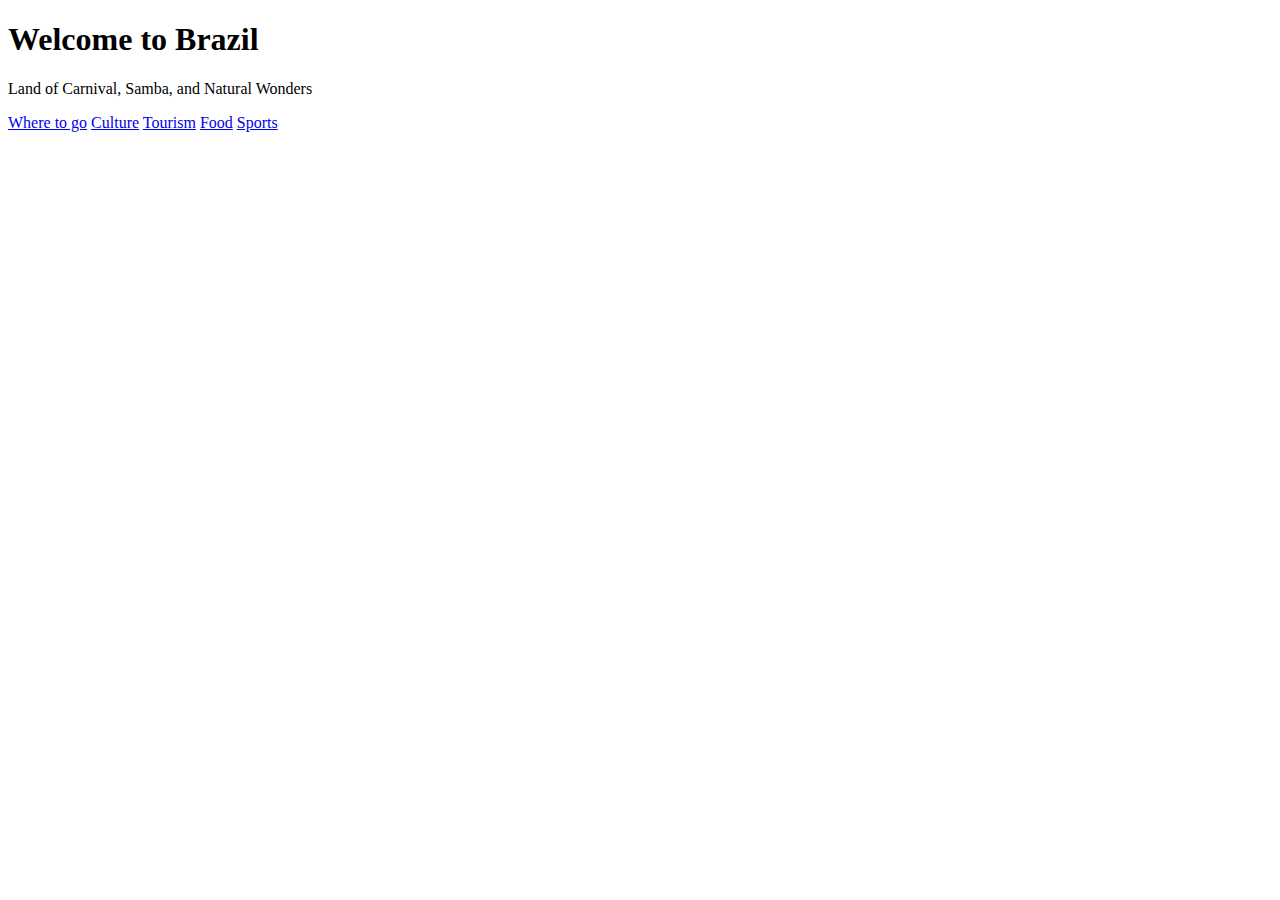
==== main source code/index.html @ a523b8be "partial edit" ====
<!DOCTYPE html>
<html lang="en">
<head>
    <meta charset="UTF-8">
    <meta name="viewport" content="width=device-width, initial-scale=1.0">
    <title>Brazil</title>
</head>
<body>
    <header>
        <h1>Welcome to Brazil</h1>
        <p>Land of Carnival, Samba, and Natural Wonders</p>
    </header>

    <nav>
        <a href="#wheretogo">Where to go</a>
        <a href="#culture">Culture</a>
        <a href="#tourism">Tourism</a>
        <a href="#food">Food</a>
        <a href="#sports">Sports</a>
    </nav>

    <!-- hero section vid -->
     <section class="hero">
    <div class="backvid">
        <iframe width="100%" height="100%" src="https://www.youtube.com/embed/tZ6Tslj1D8c?si=svzXZwQniM7d2G0z" title="YouTube video player" frameborder="0" allow="accelerometer; autoplay; clipboard-write; encrypted-media; gyroscope; picture-in-picture; web-share" referrerpolicy="strict-origin-when-cross-origin" allowfullscreen></iframe>
    </div>


    </section>
   
    <!-- <div class="container">
        <section id="culture" class="section">
            <h2>Brazilian Culture</h2>
            <div class="image-gallery">
                <img src="https://source.unsplash.com/random/800x600?carnival" alt="Carnival">
                <img src="https://source.unsplash.com/random/800x600?samba" alt="Samba">
                <img src="https://source.unsplash.com/random/800x600?capoeira" alt="Capoeira">
            </div>
            <p>Brazil's diverse culture is a mix of indigenous, Portuguese, African, and immigrant influences. Experience the vibrant Carnival celebrations, the rhythm of samba, and the martial art of capoeira.</p>
        </section>

        <section id="tourism" class="section">
            <h2>Tourist Attractions</h2>
            <div class="image-gallery">
                <img src="https://source.unsplash.com/random/800x600?christ-the-redeemer" alt="Christ the Redeemer">
                <img src="https://source.unsplash.com/random/800x600?amazon-rainforest" alt="Amazon Rainforest">
                <img src="https://source.unsplash.com/random/800x600?iguazu-falls" alt="Iguazu Falls">
            </div>
            <p>Discover Brazil's natural wonders and iconic landmarks:</p>
            <ul>
                <li>Amazon Rainforest</li>
                <li>Christ the Redeemer (Rio de Janeiro)</li>
                <li>Iguazu Falls</li>
                <li>Copacabana Beach</li>
                <li>Historic Salvador</li>
            </ul>
        </section>

        <section id="food" class="section">
            <h2>Brazilian Cuisine</h2>
            <div class="image-gallery">
                <img src="https://source.unsplash.com/random/800x600?feijoada" alt="Feijoada">
                <img src="https://source.unsplash.com/random/800x600?acai" alt="Açaí">
                <img src="https://source.unsplash.com/random/800x600?brigadeiro" alt="Brigadeiro">
            </div>
            <p>Popular Brazilian dishes include:</p>
            <ul>
                <li>Feijoada (black bean stew)</li>
                <li>Churrasco (Brazilian barbecue)</li>
                <li>Açaí na tigela (açaí bowl)</li>
                <li>Pão de queijo (cheese bread)</li>
                <li>Brigadeiro (chocolate truffles)</li>
            </ul>
        </section>

        <section id="sports" class="section">
            <h2>Sports</h2>
            <div class="image-gallery">
                <img src="https://source.unsplash.com/random/800x600?football" alt="Football">
                <img src="https://source.unsplash.com/random/800x600?volleyball" alt="Volleyball">
                <img src="https://source.unsplash.com/random/800x600?formula1" alt="Formula 1">
            </div>
            <p>Brazil is passionate about sports, especially:</p>
            <ul>
                <li>Football (soccer) - 5-time World Cup winners</li>
                <li>Volleyball (beach and indoor)</li>
                <li>Formula 1 Racing</li>
                <li>Martial arts (Brazilian Jiu-Jitsu, MMA)</li>
            </ul>
        </section>
    </div>

    <footer>
        <p>© 2025 Discover Brazil | Follow me on social media!</p>
        <p>Contact: chelsiefaith07@gmail.com | Phone: 0991 291 7116</p>
        <p><a href="#top" style="color: #ffdf00;">Back to Top</a></p>
    </footer> -->
</body>
</html>
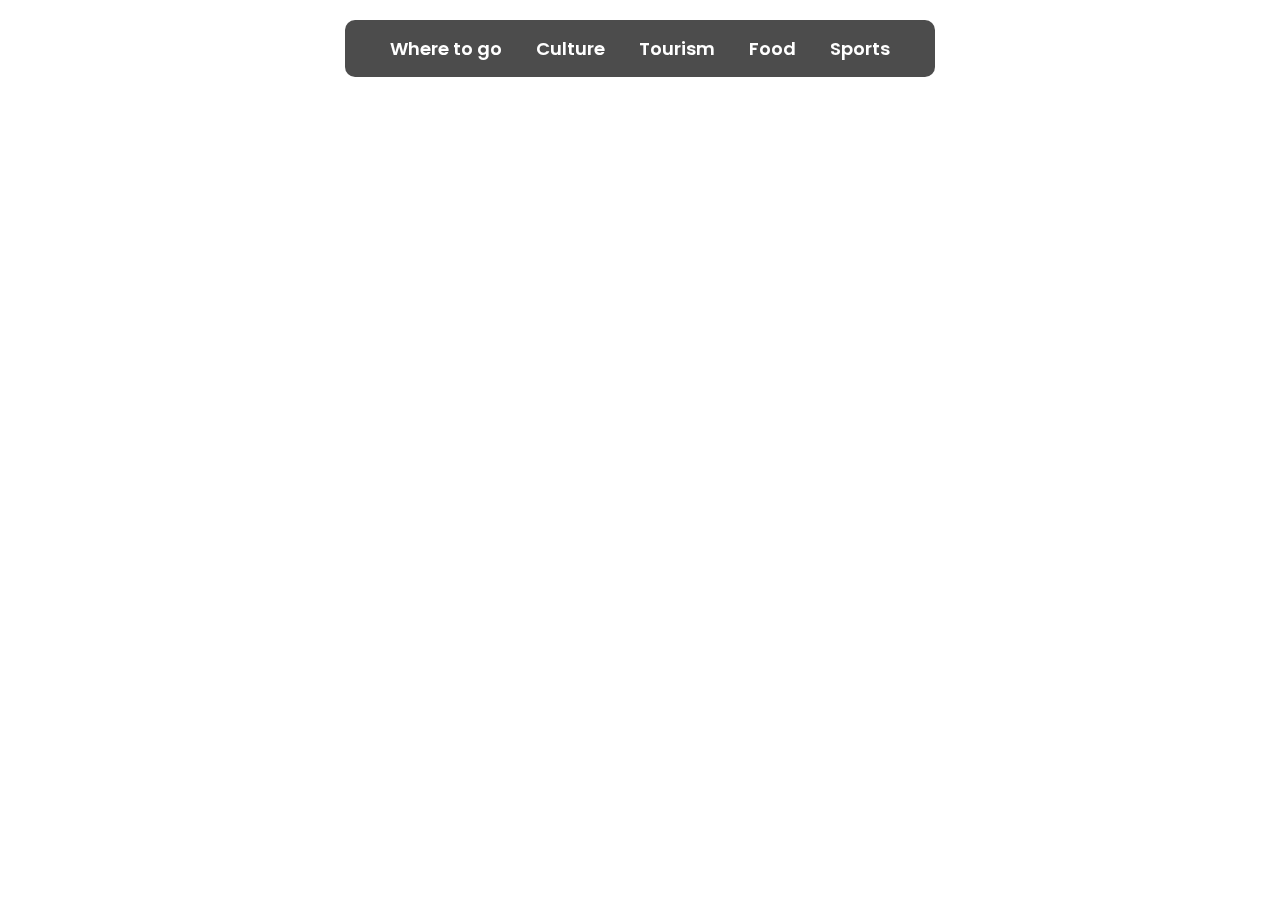
==== commit 67024e88: "adding bg vid hero section" ====
--- a/main source code/index.html
+++ b/main source code/index.html
@@ -4,28 +4,34 @@
     <meta charset="UTF-8">
     <meta name="viewport" content="width=device-width, initial-scale=1.0">
     <title>Brazil</title>
+    <link rel="preconnect" href="https://fonts.googleapis.com">
+    <link rel="preconnect" href="https://fonts.gstatic.com" crossorigin>
+    <link href="https://fonts.googleapis.com/css2?family=Poppins:wght@400;600&display=swap" rel="stylesheet">
+    <link rel="stylesheet" href="styles.css">
 </head>
 <body>
-    <header>
-        <h1>Welcome to Brazil</h1>
-        <p>Land of Carnival, Samba, and Natural Wonders</p>
-    </header>
 
-    <nav>
-        <a href="#wheretogo">Where to go</a>
-        <a href="#culture">Culture</a>
-        <a href="#tourism">Tourism</a>
-        <a href="#food">Food</a>
-        <a href="#sports">Sports</a>
-    </nav>
+    <!-- Hero Section with Video Background -->
+    <section class="hero">
+        <div class="backvid">
+          <iframe 
+                src="https://www.youtube.com/embed/tZ6Tslj1D8c?autoplay=1&mute=1&loop=1&playlist=tZ6Tslj1D8c" 
+                frameborder="0" 
+                allow="accelerometer; autoplay; clipboard-write; encrypted-media; gyroscope; picture-in-picture; web-share" 
+                referrerpolicy="strict-origin-when-cross-origin" 
+                allowfullscreen>
+            </iframe>
+        
+        </div>
 
-    <!-- hero section vid -->
-     <section class="hero">
-    <div class="backvid">
-        <iframe width="100%" height="100%" src="https://www.youtube.com/embed/tZ6Tslj1D8c?si=svzXZwQniM7d2G0z" title="YouTube video player" frameborder="0" allow="accelerometer; autoplay; clipboard-write; encrypted-media; gyroscope; picture-in-picture; web-share" referrerpolicy="strict-origin-when-cross-origin" allowfullscreen></iframe>
-    </div>
-
-
+        <!-- Navigation Bar -->
+        <nav class="navbar">
+            <a href="#wheretogo">Where to go</a>
+            <a href="#culture">Culture</a>
+            <a href="#tourism">Tourism</a>
+            <a href="#food">Food</a>
+            <a href="#sports">Sports</a>
+        </nav>
     </section>
    
     <!-- <div class="container">
--- a/main source code/styles.css
+++ b/main source code/styles.css
@@ -0,0 +1,66 @@
+.root {
+    --background-color: #eeeff1;
+}
+
+main{
+    background-color: var(--background-color);
+}
+
+* {
+    margin: 0;
+    padding: 0;
+    box-sizing: border-box;
+    font-family: 'Poppins', sans-serif;
+}
+
+/* Hero Section */
+.hero {
+    position: relative;
+    width: 100%;
+    height: 70vh;
+    overflow: hidden;
+}
+
+
+.backvid {
+    position: absolute;
+    top: 50%;
+    left: 50%;
+    width: 100vw;
+    height: 56.25vw; 
+    min-height: 100vh;
+    min-width: 177.78vh; 
+    transform: translate(-50%, -50%);
+    z-index: -1;
+    
+}
+
+.backvid iframe {
+    width: 100%;
+    height: 100%;
+}
+
+/* Navigation Bar */
+.navbar {
+    position: fixed;
+    top: 20px;
+    left: 50%;
+    transform: translateX(-50%);
+    background: rgba(0, 0, 0, 0.7); 
+    padding: 15px 30px;
+    border-radius: 10px;
+    z-index: 10;
+}
+
+.navbar a {
+    color: white;
+    text-decoration: none;
+    font-size: 18px;
+    font-weight: 600;
+    margin: 0 15px;
+}
+
+.navbar a:hover {
+    color: yellow;
+}
+
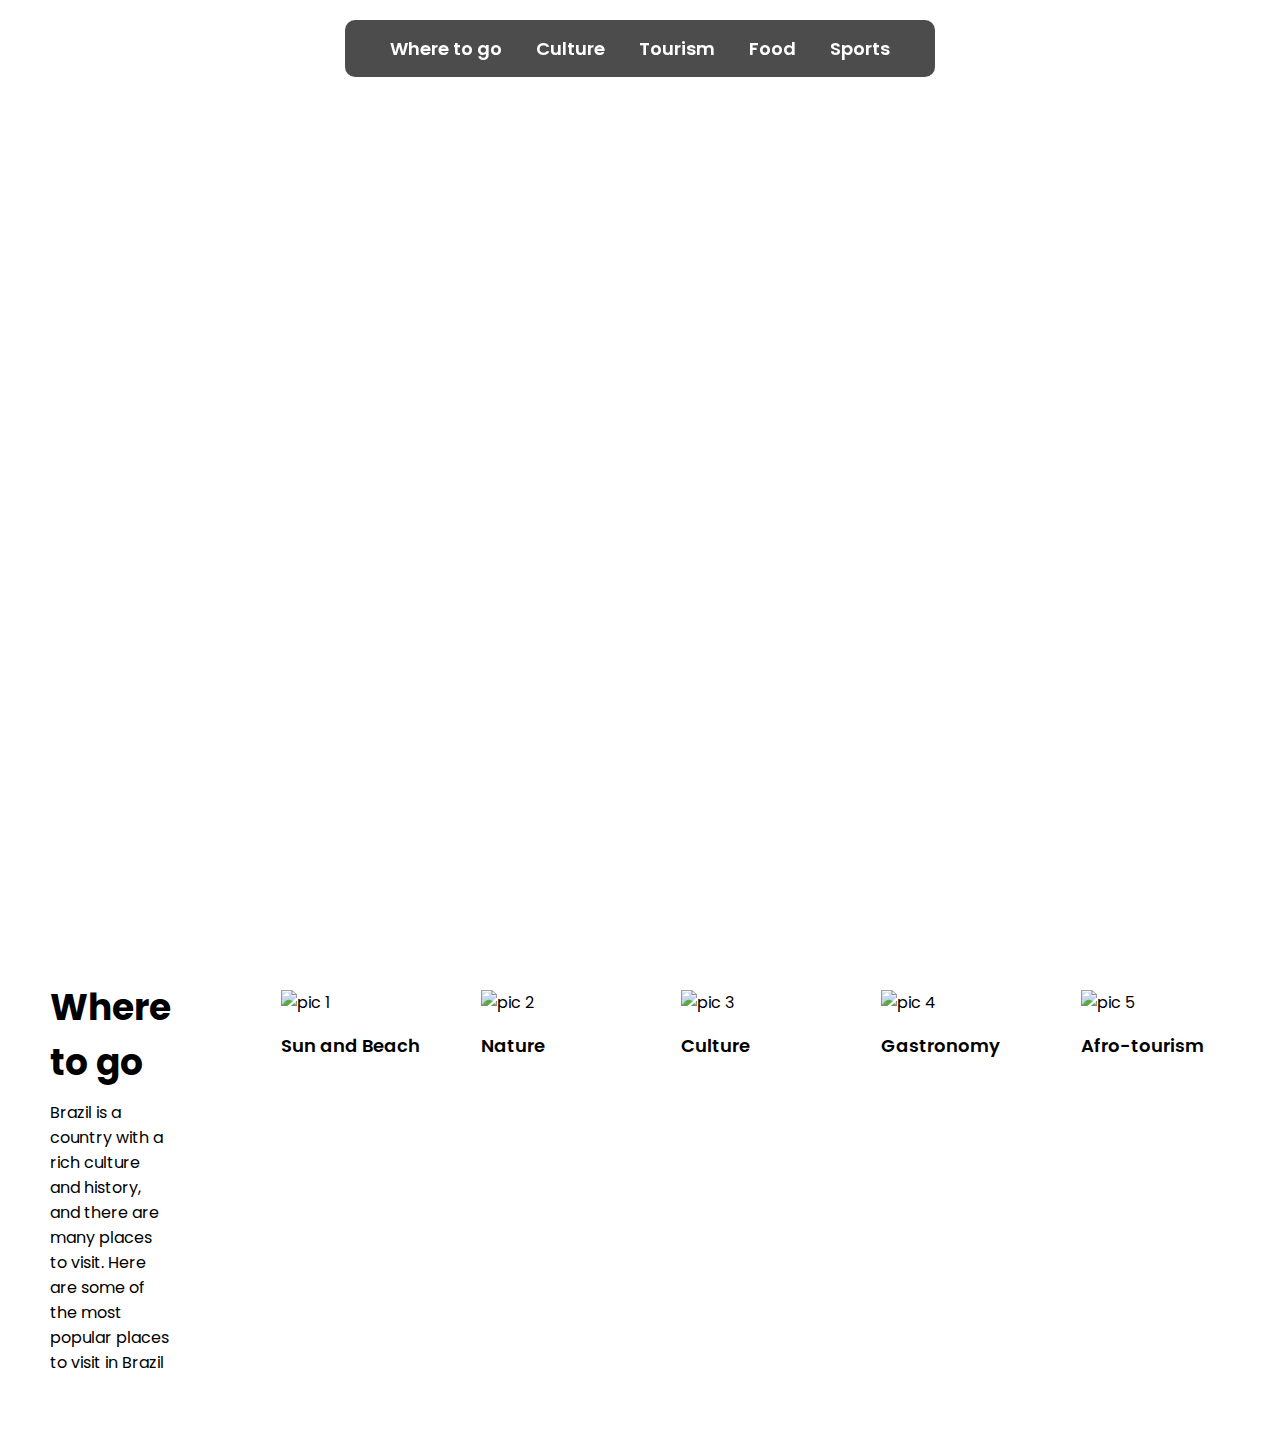
==== commit 6b0358b0: "html for where to go section" ====
--- a/main source code/index.html
+++ b/main source code/index.html
@@ -14,13 +14,13 @@
     <!-- Hero Section with Video Background -->
     <section class="hero">
         <div class="backvid">
-          <iframe 
-                src="https://www.youtube.com/embed/tZ6Tslj1D8c?autoplay=1&mute=1&loop=1&playlist=tZ6Tslj1D8c" 
+          <!-- <iframe 
+                src="https://www.youtube.com/embed/tZ6Tslj1D8c?autoplay=1&loop=1&playlist=tZ6Tslj1D8c" 
                 frameborder="0" 
                 allow="accelerometer; autoplay; clipboard-write; encrypted-media; gyroscope; picture-in-picture; web-share" 
                 referrerpolicy="strict-origin-when-cross-origin" 
                 allowfullscreen>
-            </iframe>
+            </iframe> -->
         
         </div>
 
@@ -34,6 +34,57 @@
         </nav>
     </section>
    
+    <section class="wheretogo">
+        <div class="subtext">
+            <div class= "sectiontitle">
+                <h2>Where to go</h2>
+            </div>
+            <div class="sectiondescription">
+                <p>Brazil is a country with a rich culture and history, and there are many places to visit. Here are some of the most popular places to visit in Brazil</p>
+            </div>  
+        </div>
+        
+        <div class="slidebar">
+            <div class="cardscontainer">
+                
+                <div class="card">
+                    <img src="../brazil/assets/trialimg (1).png" alt="pic 1">
+                    <h3 class="cardsubtext">Sun and Beach</h3>
+                </div>
+
+                <div class="card">
+                    <img src="../brazil/assets/trialimg (2).png" alt="pic 2">
+                    <h3 class="cardsubtext">Nature</h3>
+                </div>
+
+                <div class="card">
+                    <img src="D:\BRAZIL WEBSITE\brazil\assets\trialimg (3).png" alt="pic 3">
+                    <h3 class="cardsubtext">Culture</h3>
+                </div>
+
+                
+                <div class="card">
+                    <img src="D:\BRAZIL WEBSITE\brazil\assets\trialimg (4).png" alt="pic 4">
+                    <h3 class="cardsubtext">Gastronomy</h3>
+                </div>
+
+  
+                <div class="card">
+                    <img src="D:\BRAZIL WEBSITE\brazil\assets\trialimg (5).png" alt="pic 5">
+                    <h3 class="cardsubtext">Afro-tourism</h3>
+                </div>
+
+
+
+
+
+
+
+            </div>
+        </div>
+    </section>  
+
+
     <!-- <div class="container">
         <section id="culture" class="section">
             <h2>Brazilian Culture</h2>
--- a/main source code/styles.css
+++ b/main source code/styles.css
@@ -64,3 +64,71 @@
     color: yellow;
 }
 
+/* Where to go section */
+.wheretogo{
+    margin-top: 300px;
+padding: 50px;
+display: flex;
+align-content: center;
+gap: 100px;
+}
+
+.subtext{
+    max-width: 300px;
+}
+
+.slidebar{
+    display: flex;
+}
+
+.cardscontainer{
+    display:flex;
+}
+
+.card{
+    width: 200px;
+    height: 200px;
+    background-color: white;
+    border-radius: 10px;
+    overflow: hidden;
+    padding: 10px   ; 
+}
+
+.card img{
+    width: 50px;
+    height: 50px;
+    object-fit: cover;
+    overflow: hidden;
+}
+
+.cardsubtext{
+    font-size: 18px;
+    font-weight: 600;
+    margin-top: 10px;
+}
+
+.sectiontitle{
+    font-size: 24px;
+    font-weight: 600;
+    margin-bottom: 10px;
+}
+
+.sectiondescription{
+    font-size: 16px;
+    font-weight: 400;
+    margin-bottom: 10px;
+}
+
+
+
+
+
+
+
+
+
+
+
+
+
+
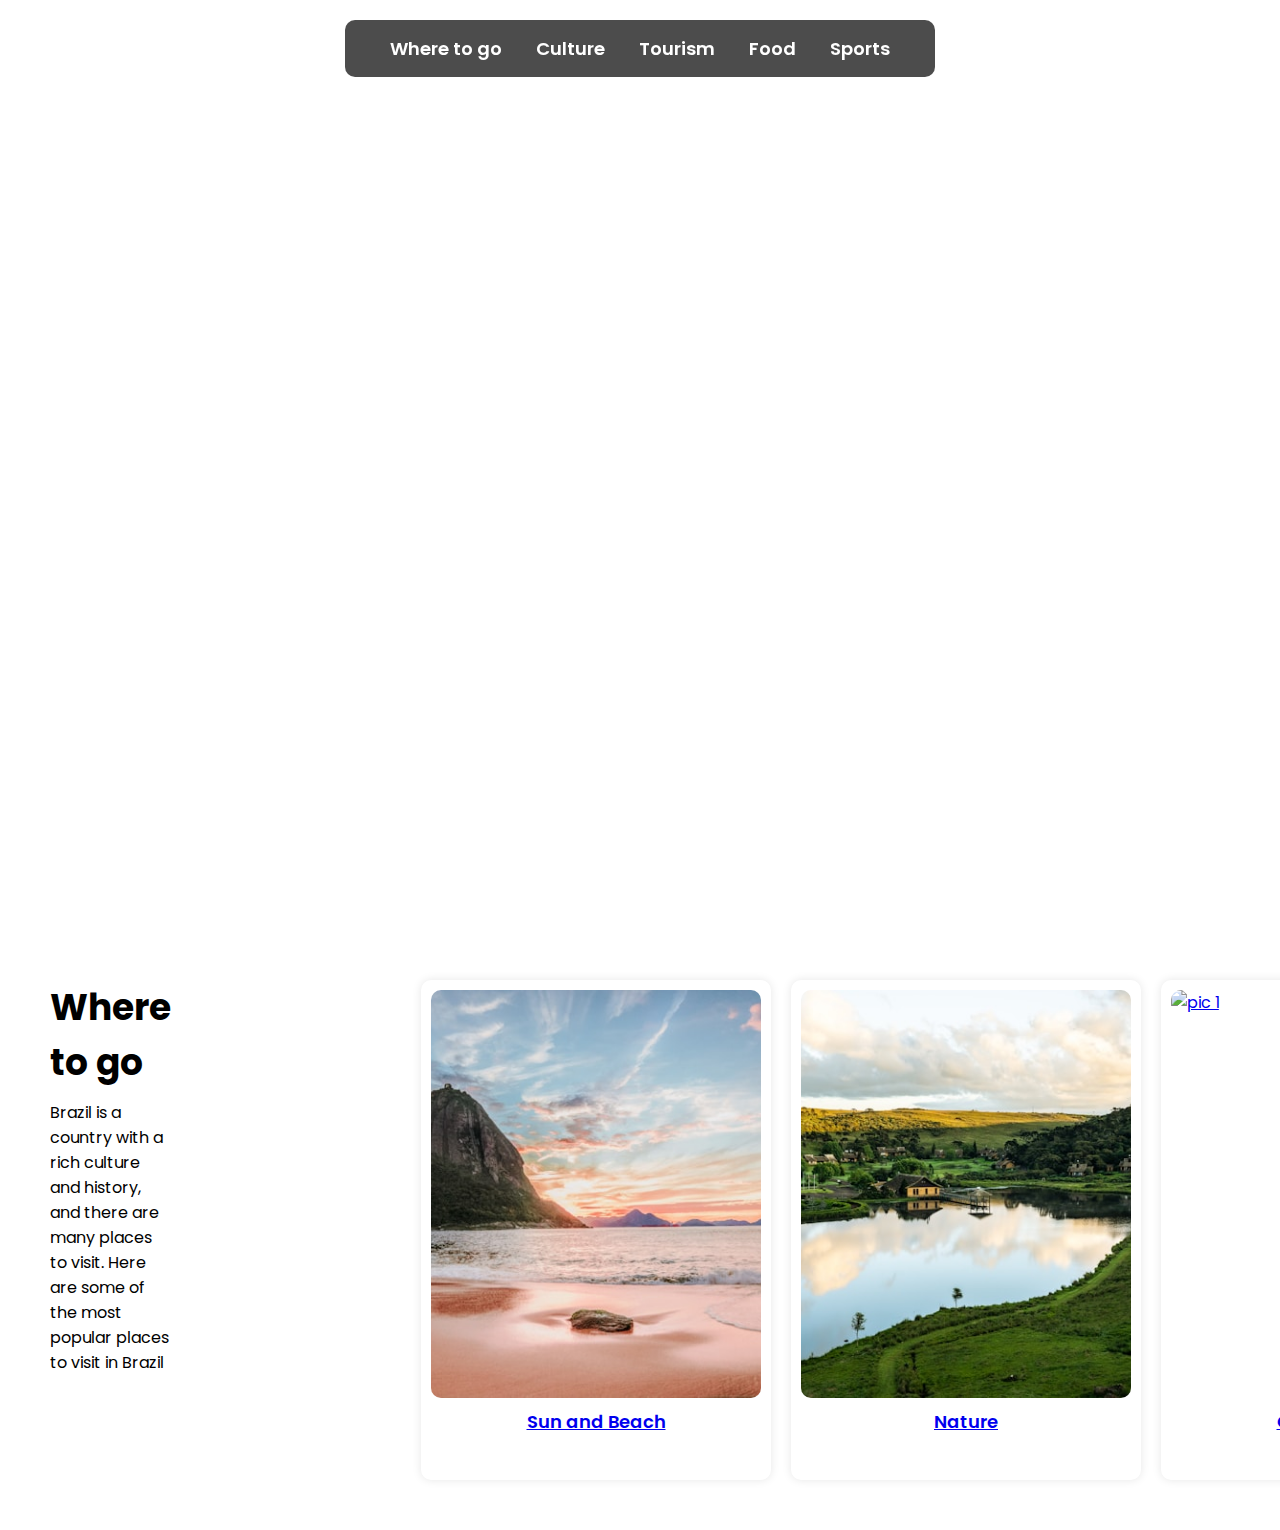
==== commit bed93929: "where to go updated" ====
--- a/main source code/index.html
+++ b/main source code/index.html
@@ -46,45 +46,66 @@
         
         <div class="slidebar">
             <div class="cardscontainer">
-                
+                <a href="sun_and_beach.html">
                 <div class="card">
-                    <img src="../brazil/assets/trialimg (1).png" alt="pic 1">
+                    <div class="cardimgcontainer">
+                    <img src="../assets/sun-and-beach-(main).jpg" alt="pic 1">
+                    </div>
+                    <div class="cardsubtextcontainer">
                     <h3 class="cardsubtext">Sun and Beach</h3>
+                    </div>
                 </div>
+            </a>
 
+                <a href="nature.html">
                 <div class="card">
-                    <img src="../brazil/assets/trialimg (2).png" alt="pic 2">
+                    <div class="cardimgcontainer">
+                    <img src="../assets/nature(main).jpg" alt="pic 1">
+                    </div>
+                    <div class="cardsubtextcontainer">
                     <h3 class="cardsubtext">Nature</h3>
+                    </div>
                 </div>
+                </a>
 
+                <a href="gastronomy.html">
                 <div class="card">
-                    <img src="D:\BRAZIL WEBSITE\brazil\assets\trialimg (3).png" alt="pic 3">
+                    <div class="cardimgcontainer">
+                    <img src="../assets" alt="pic 1">
+                    </div>
+                    <div class="cardsubtextcontainer">
+                    <h3 class="cardsubtext">Gastronomy</h3>
+                    </div>
+                </div>
+                </a>        
+                  
+                <a href="culture.html">
+                <div class="card">
+                    <div class="cardimgcontainer">
+                    <img src="../assets/shot-by-cerqueira-8qH4GSYBiSA-unsplash (1).jpg" alt="pic 1">
+                    </div>
+                    <div class="cardsubtextcontainer">
                     <h3 class="cardsubtext">Culture</h3>
+                    </div>
                 </div>
+            </a>
 
-                
+                <a href="afro_tourism.html">
                 <div class="card">
-                    <img src="D:\BRAZIL WEBSITE\brazil\assets\trialimg (4).png" alt="pic 4">
-                    <h3 class="cardsubtext">Gastronomy</h3>
+                    <div class="cardimgcontainer">
+                    <img src="../assets/shot-by-cerqueira-8qH4GSYBiSA-unsplash (1).jpg" alt="pic 1">
+                    </div>
+                    <div class="cardsubtextcontainer">
+                    <h3 class="cardsubtext">Afro-tourism</h3>
+                    </div>
                 </div>
-
-  
-                <div class="card">
-                    <img src="D:\BRAZIL WEBSITE\brazil\assets\trialimg (5).png" alt="pic 5">
-                    <h3 class="cardsubtext">Afro-tourism</h3>
-                </div>
-
-
-
-
-
-
+            </a>
 
             </div>
         </div>
     </section>  
 
-
+   
     <!-- <div class="container">
         <section id="culture" class="section">
             <h2>Brazilian Culture</h2>
--- a/main source code/styles.css
+++ b/main source code/styles.css
@@ -66,45 +66,55 @@
 
 /* Where to go section */
 .wheretogo{
-    margin-top: 300px;
+margin-top: 300px;
 padding: 50px;
 display: flex;
 align-content: center;
-gap: 100px;
+gap: 250px;
 }
 
 .subtext{
     max-width: 300px;
 }
 
-.slidebar{
-    display: flex;
-}
 
 .cardscontainer{
     display:flex;
 }
 
 .card{
-    width: 200px;
-    height: 200px;
+    width: 350px;
+    height: 500px;
     background-color: white;
     border-radius: 10px;
     overflow: hidden;
-    padding: 10px   ; 
+    padding: 10px; 
+    box-shadow: 0 0 10px 0 rgba(0, 0, 0, 0.1);
+    align-items: center;
+    margin-right: 20px;
 }
 
 .card img{
-    width: 50px;
-    height: 50px;
+    width: 100%;
+    height: 100%;
     object-fit: cover;
-    overflow: hidden;
+    border-radius: 10px;
+}
+
+.cardimgcontainer{
+    width: 100%;
+    height: 85%
 }
 
 .cardsubtext{
     font-size: 18px;
     font-weight: 600;
     margin-top: 10px;
+}
+
+.cardsubtextcontainer{
+    margin-top: 10px;
+    text-align: center;
 }
 
 .sectiontitle{
@@ -132,3 +142,5 @@
 
 
 
+
+
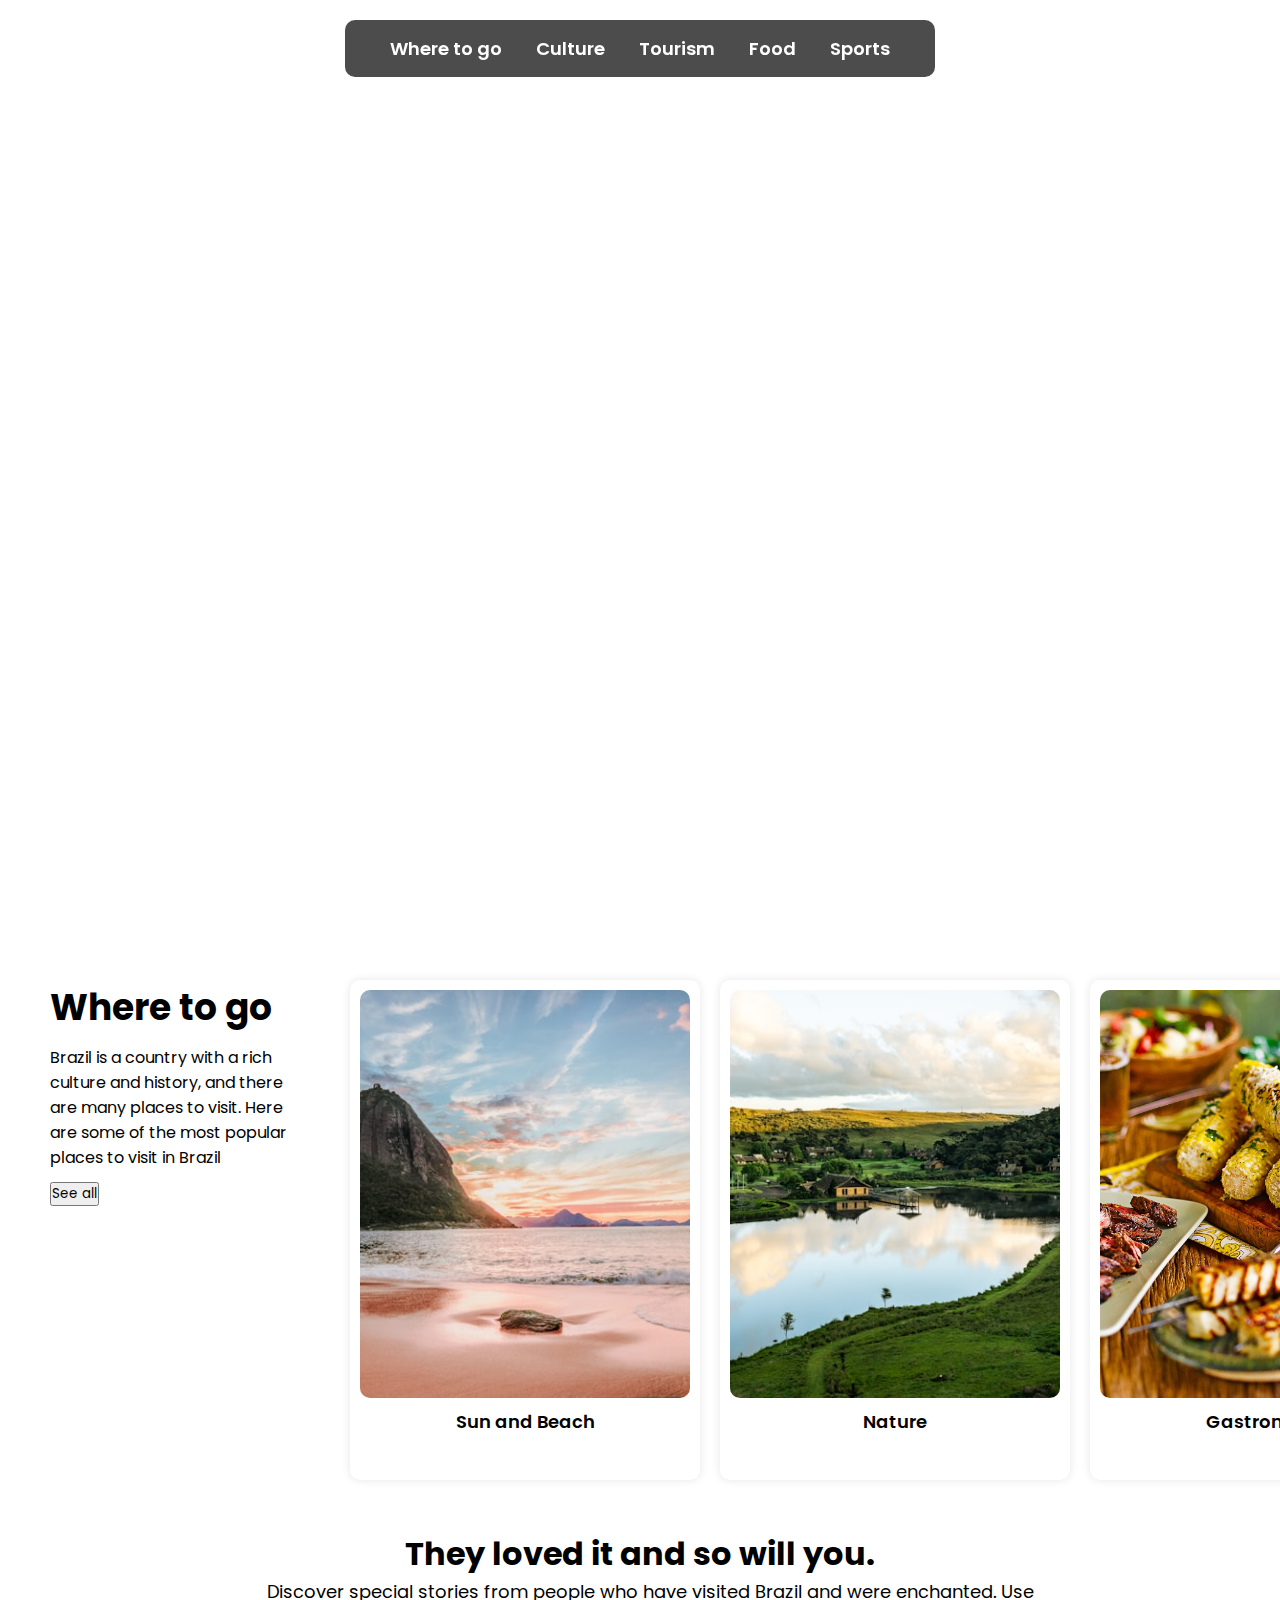
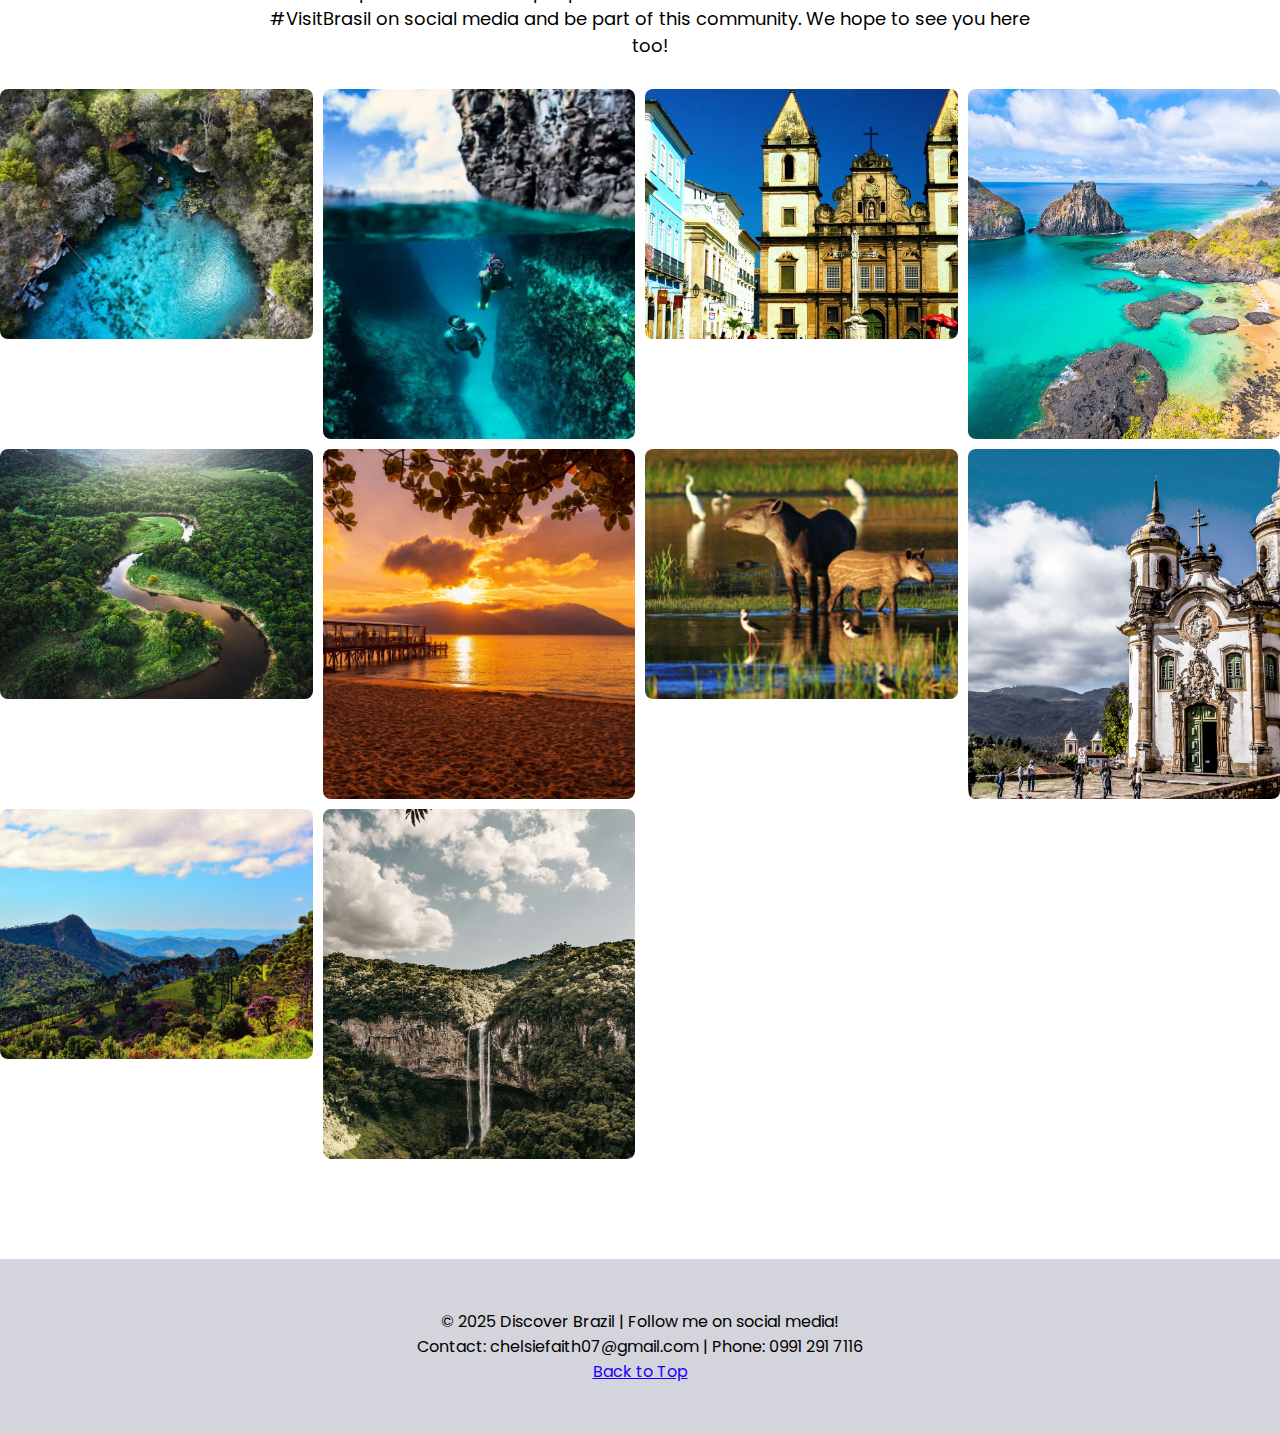
==== commit da120c59: "main gallery added pics" ====
--- a/main source code/index.html
+++ b/main source code/index.html
@@ -42,6 +42,9 @@
             <div class="sectiondescription">
                 <p>Brazil is a country with a rich culture and history, and there are many places to visit. Here are some of the most popular places to visit in Brazil</p>
             </div>  
+
+<button>See all</button>
+
         </div>
         
         <div class="slidebar">
@@ -71,7 +74,7 @@
                 <a href="gastronomy.html">
                 <div class="card">
                     <div class="cardimgcontainer">
-                    <img src="../assets" alt="pic 1">
+                    <img src="../assets/gastronomy(main).jpg" alt="pic 1">
                     </div>
                     <div class="cardsubtextcontainer">
                     <h3 class="cardsubtext">Gastronomy</h3>
@@ -82,7 +85,7 @@
                 <a href="culture.html">
                 <div class="card">
                     <div class="cardimgcontainer">
-                    <img src="../assets/shot-by-cerqueira-8qH4GSYBiSA-unsplash (1).jpg" alt="pic 1">
+                    <img src="../assets/culture(main).jpg" alt="pic 1">
                     </div>
                     <div class="cardsubtextcontainer">
                     <h3 class="cardsubtext">Culture</h3>
@@ -93,7 +96,7 @@
                 <a href="afro_tourism.html">
                 <div class="card">
                     <div class="cardimgcontainer">
-                    <img src="../assets/shot-by-cerqueira-8qH4GSYBiSA-unsplash (1).jpg" alt="pic 1">
+                    <img src="../assets/afro-tourism(main).JPG" alt="pic 1">
                     </div>
                     <div class="cardsubtextcontainer">
                     <h3 class="cardsubtext">Afro-tourism</h3>
@@ -105,73 +108,36 @@
         </div>
     </section>  
 
-   
-    <!-- <div class="container">
-        <section id="culture" class="section">
-            <h2>Brazilian Culture</h2>
-            <div class="image-gallery">
-                <img src="https://source.unsplash.com/random/800x600?carnival" alt="Carnival">
-                <img src="https://source.unsplash.com/random/800x600?samba" alt="Samba">
-                <img src="https://source.unsplash.com/random/800x600?capoeira" alt="Capoeira">
+
+    <!-- GALLERY SECTION -->
+    <section class="gallery">
+        <div class="container">
+            <h1>They loved it and so will you.</h1>
+            <div class="gallerydescription">
+            <p>Discover special stories from people who have visited Brazil and were enchanted. Use #VisitBrasil on social media and be part of this community. We hope to see you here too!</p>
             </div>
-            <p>Brazil's diverse culture is a mix of indigenous, Portuguese, African, and immigrant influences. Experience the vibrant Carnival celebrations, the rhythm of samba, and the martial art of capoeira.</p>
-        </section>
+            <div class="gallery">
+                <img src="../assets/1stpage pics (1).jpeg" alt="Blue water">
+                <img src="../assets/1stpage pics (2).jpg" alt="Mountain and birds">
+                <img src="../assets/1stpage pics (3).jpg" alt="Underwater diving">
+                <img src="../assets/1stpage pics (4).jpg" alt="Waterfall">
+                <img src="../assets/1stpage pics (5).jpg" alt="Crocodile in water">
+                <img src="../assets/1stpage pics (6).jpg" alt="Tree and sky">
+                <img src="../assets/1stpage pics (7).jpg" alt="Cave interior">
+                <img src="../assets/1stpage pics (8).jpg" alt="Chapel with tower">
+                <img src="../assets/1stpage pics (9).jpg" alt="Historic building">
+                <img src="../assets/1stpage pics (11).jpg" alt="Coastal landscape">
+            </div>
+        </div>
+    </section>
 
-        <section id="tourism" class="section">
-            <h2>Tourist Attractions</h2>
-            <div class="image-gallery">
-                <img src="https://source.unsplash.com/random/800x600?christ-the-redeemer" alt="Christ the Redeemer">
-                <img src="https://source.unsplash.com/random/800x600?amazon-rainforest" alt="Amazon Rainforest">
-                <img src="https://source.unsplash.com/random/800x600?iguazu-falls" alt="Iguazu Falls">
-            </div>
-            <p>Discover Brazil's natural wonders and iconic landmarks:</p>
-            <ul>
-                <li>Amazon Rainforest</li>
-                <li>Christ the Redeemer (Rio de Janeiro)</li>
-                <li>Iguazu Falls</li>
-                <li>Copacabana Beach</li>
-                <li>Historic Salvador</li>
-            </ul>
-        </section>
 
-        <section id="food" class="section">
-            <h2>Brazilian Cuisine</h2>
-            <div class="image-gallery">
-                <img src="https://source.unsplash.com/random/800x600?feijoada" alt="Feijoada">
-                <img src="https://source.unsplash.com/random/800x600?acai" alt="Açaí">
-                <img src="https://source.unsplash.com/random/800x600?brigadeiro" alt="Brigadeiro">
-            </div>
-            <p>Popular Brazilian dishes include:</p>
-            <ul>
-                <li>Feijoada (black bean stew)</li>
-                <li>Churrasco (Brazilian barbecue)</li>
-                <li>Açaí na tigela (açaí bowl)</li>
-                <li>Pão de queijo (cheese bread)</li>
-                <li>Brigadeiro (chocolate truffles)</li>
-            </ul>
-        </section>
-
-        <section id="sports" class="section">
-            <h2>Sports</h2>
-            <div class="image-gallery">
-                <img src="https://source.unsplash.com/random/800x600?football" alt="Football">
-                <img src="https://source.unsplash.com/random/800x600?volleyball" alt="Volleyball">
-                <img src="https://source.unsplash.com/random/800x600?formula1" alt="Formula 1">
-            </div>
-            <p>Brazil is passionate about sports, especially:</p>
-            <ul>
-                <li>Football (soccer) - 5-time World Cup winners</li>
-                <li>Volleyball (beach and indoor)</li>
-                <li>Formula 1 Racing</li>
-                <li>Martial arts (Brazilian Jiu-Jitsu, MMA)</li>
-            </ul>
-        </section>
-    </div>
-
+  
     <footer>
         <p>© 2025 Discover Brazil | Follow me on social media!</p>
         <p>Contact: chelsiefaith07@gmail.com | Phone: 0991 291 7116</p>
-        <p><a href="#top" style="color: #ffdf00;">Back to Top</a></p>
-    </footer> -->
+        <p><a href="#top" style="color: #1e00ff; text-decoration: underline;" >Back to Top</a></p>
+    </footer>
+
 </body>
 </html>--- a/main source code/styles.css
+++ b/main source code/styles.css
@@ -1,5 +1,6 @@
 .root {
     --background-color: #eeeff1;
+    --text-color: #000000;
 }
 
 main{
@@ -11,6 +12,16 @@
     padding: 0;
     box-sizing: border-box;
     font-family: 'Poppins', sans-serif;
+}
+
+a{
+    text-decoration: none;
+    color: var(--text-color);
+}
+
+a:hover{
+
+  
 }
 
 /* Hero Section */
@@ -70,16 +81,20 @@
 padding: 50px;
 display: flex;
 align-content: center;
-gap: 250px;
+gap: 50px;
 }
 
-.subtext{
-    max-width: 300px;
+.wheretogo .subtext{
+    width: 400px;
+    justify-content: flex-start;
 }
-
+.wheretogo .subtext .sectiontitle{
+    width: 250px;
+}
 
 .cardscontainer{
     display:flex;
+    position: inherit;
 }
 
 .card{
@@ -92,6 +107,16 @@
     box-shadow: 0 0 10px 0 rgba(0, 0, 0, 0.1);
     align-items: center;
     margin-right: 20px;
+    transition: transform 0.3s ease, box-shadow 0.3s ease, background-color 0.3s ease;
+}
+
+
+
+.card:hover {
+    transform: scale(1.05);
+    box-shadow: 0 4px 15px rgb(0, 114, 254);
+    background-color: #fafafa;
+
 }
 
 .card img{
@@ -129,6 +154,42 @@
     margin-bottom: 10px;
 }
 
+.gallery {
+    display: grid;
+    grid-template-columns: repeat(auto-fit, minmax(250px, 1fr));
+    gap: 10px;
+}
+.gallery img {
+    width: 100%;
+    height: 100%;
+    object-fit: cover;
+    border-radius: 8px;
+}
+
+.gallery img:nth-child(odd) {
+    height: 250px;
+}
+.gallery img:nth-child(even) {
+    height: 350px;
+}
+
+.container{
+   text-align: center;
+}
+
+.gallerydescription{
+    margin-bottom: 30px;
+    font-size: 18px;
+    max-width: 800px;
+    margin-left: 250px;
+}
+
+footer{
+    margin-top: 100px;  
+    background-color: #d4d4dc;
+    padding: 50px;
+    text-align: center;
+}
 
 
 
@@ -136,11 +197,3 @@
 
 
 
-
-
-
-
-
-
-
-
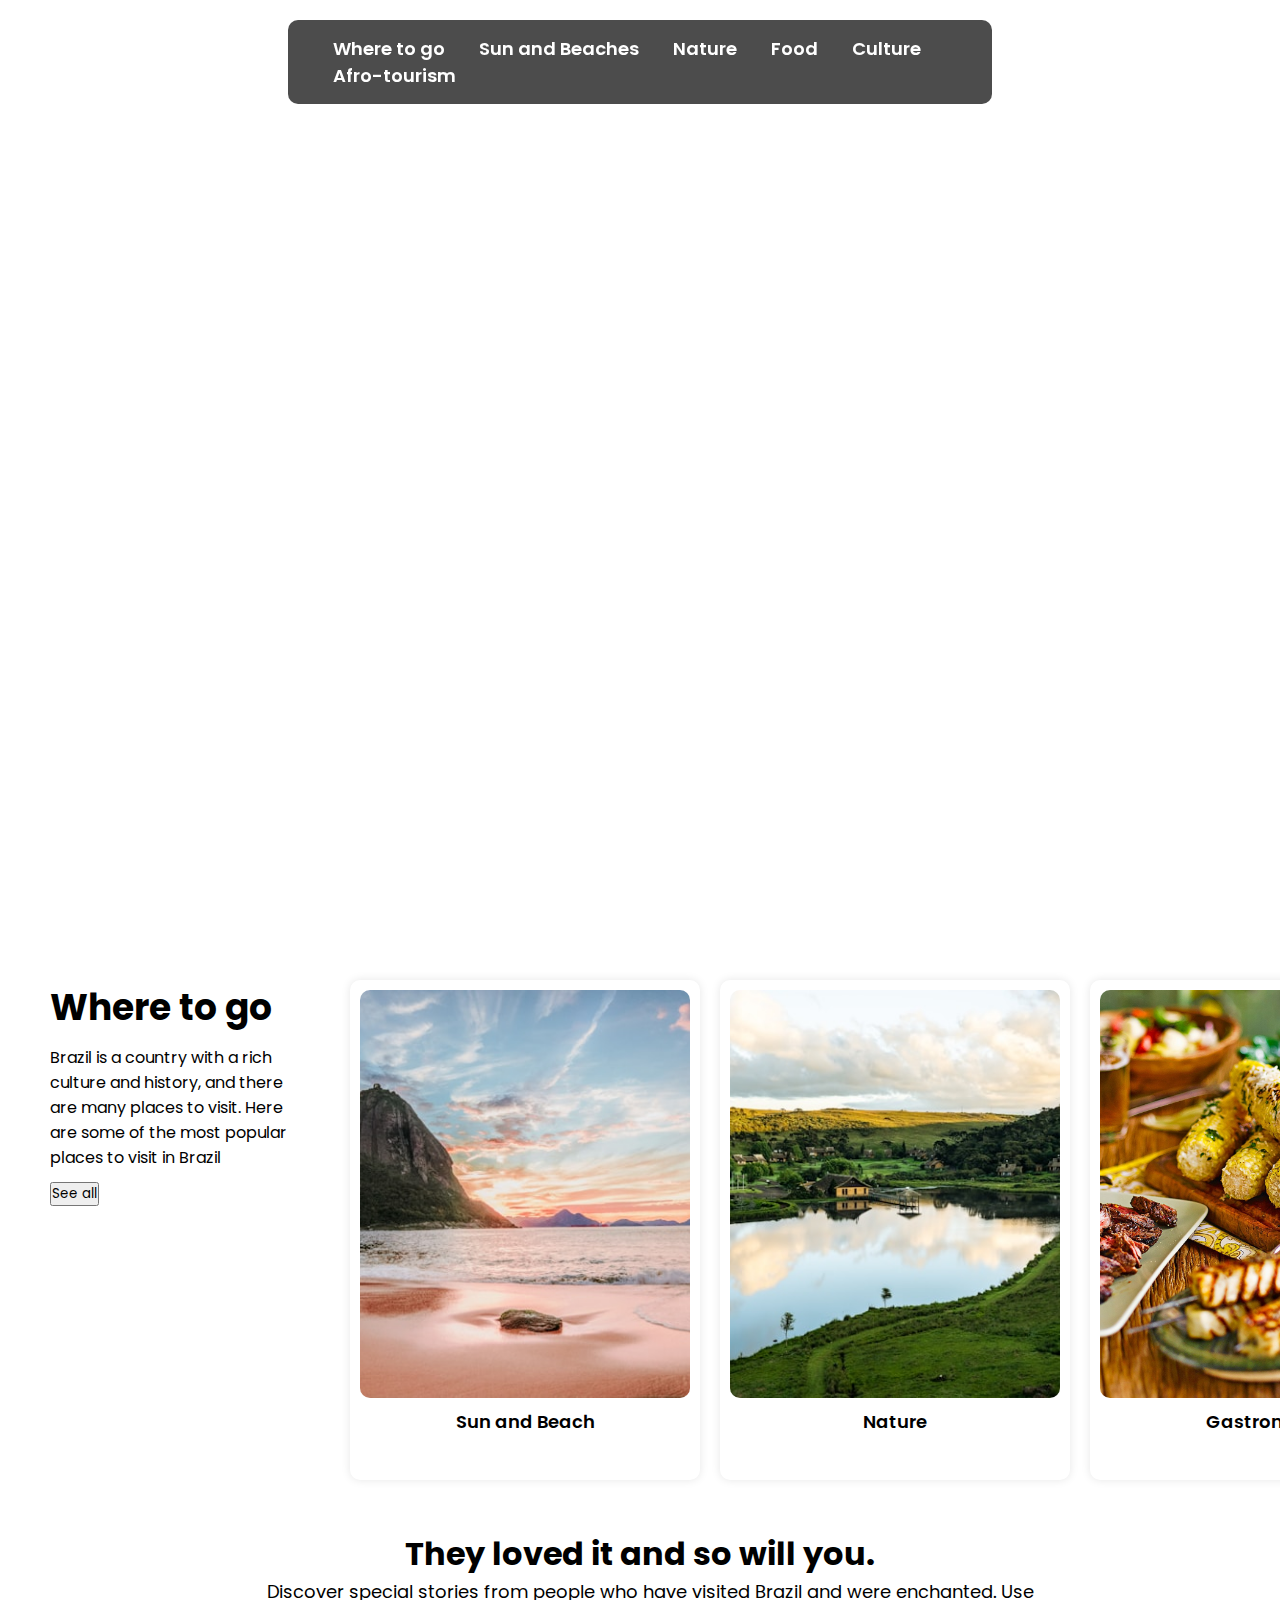
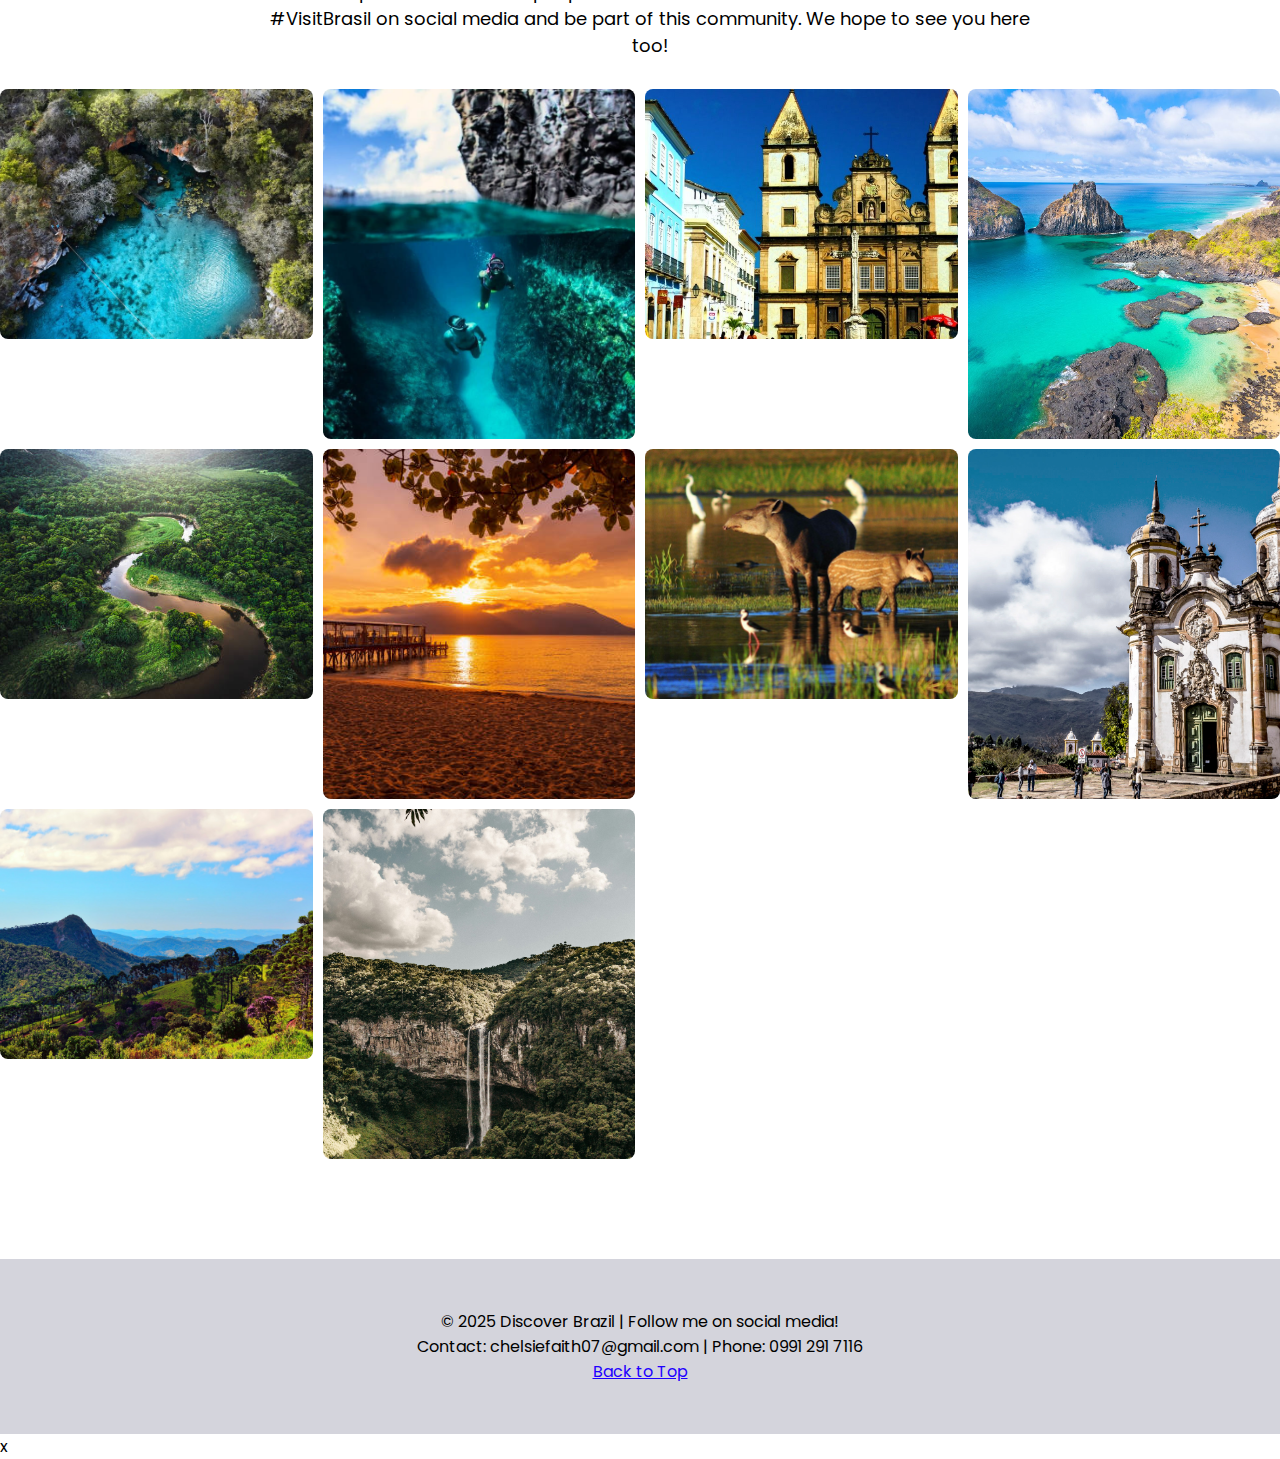
==== commit 59b8e55f: "update on the pages" ====
--- a/main source code/index.html
+++ b/main source code/index.html
@@ -27,10 +27,12 @@
         <!-- Navigation Bar -->
         <nav class="navbar">
             <a href="#wheretogo">Where to go</a>
-            <a href="#culture">Culture</a>
-            <a href="#tourism">Tourism</a>
-            <a href="#food">Food</a>
-            <a href="#sports">Sports</a>
+            <a href="sun_and_beach.html">Sun and Beaches</a>
+            <a href="nature.html">Nature</a>
+            <a href="gastronomy.html">Food</a>
+            <a href="culture.html">Culture</a>
+            <a href="afro_tourism.html">Afro-tourism</a>
+
         </nav>
     </section>
    
@@ -140,4 +142,4 @@
     </footer>
 
 </body>
-</html>+</html>x--- a/main source code/styles.css
+++ b/main source code/styles.css
@@ -61,6 +61,7 @@
     padding: 15px 30px;
     border-radius: 10px;
     z-index: 10;
+    width: 55%;
 }
 
 .navbar a {
@@ -189,11 +190,12 @@
     background-color: #d4d4dc;
     padding: 50px;
     text-align: center;
-}
-
-
-
-
-
-
-
+    margin-bottom: 0px;
+}
+
+
+
+
+
+
+
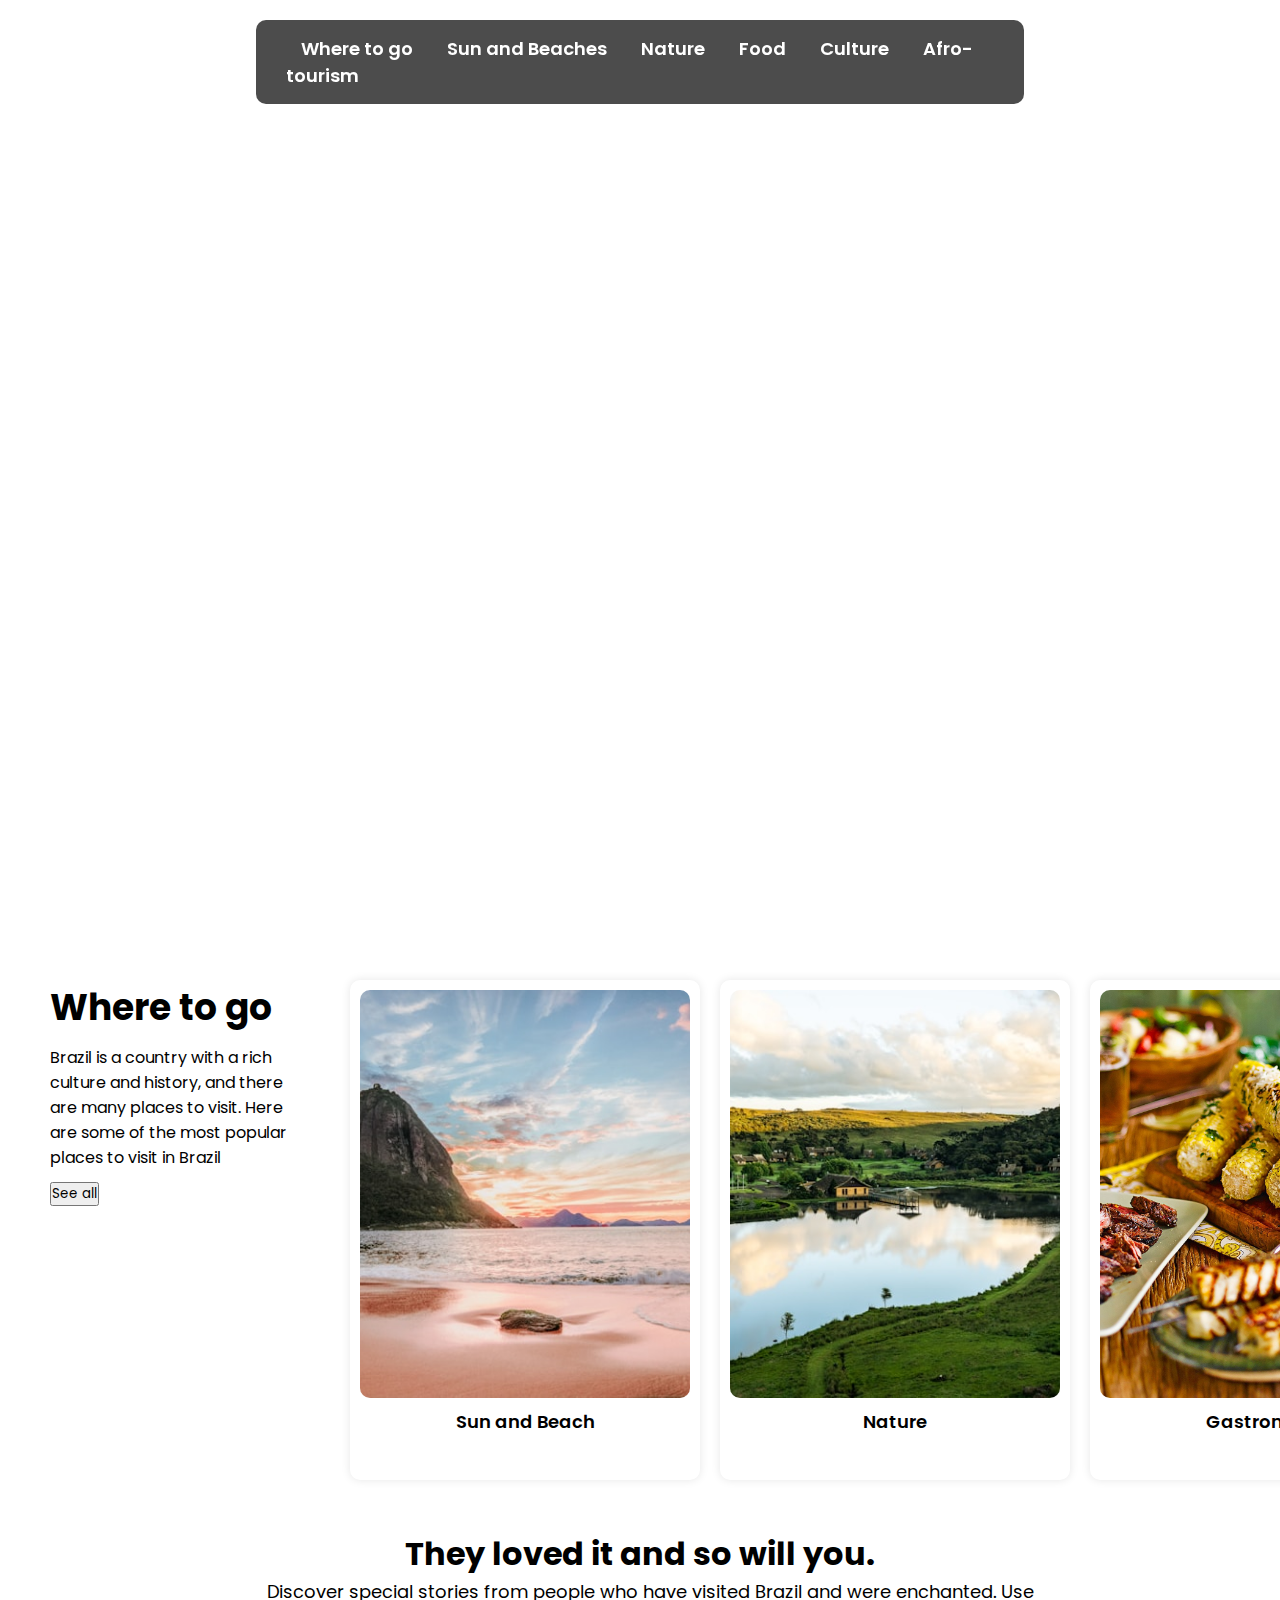
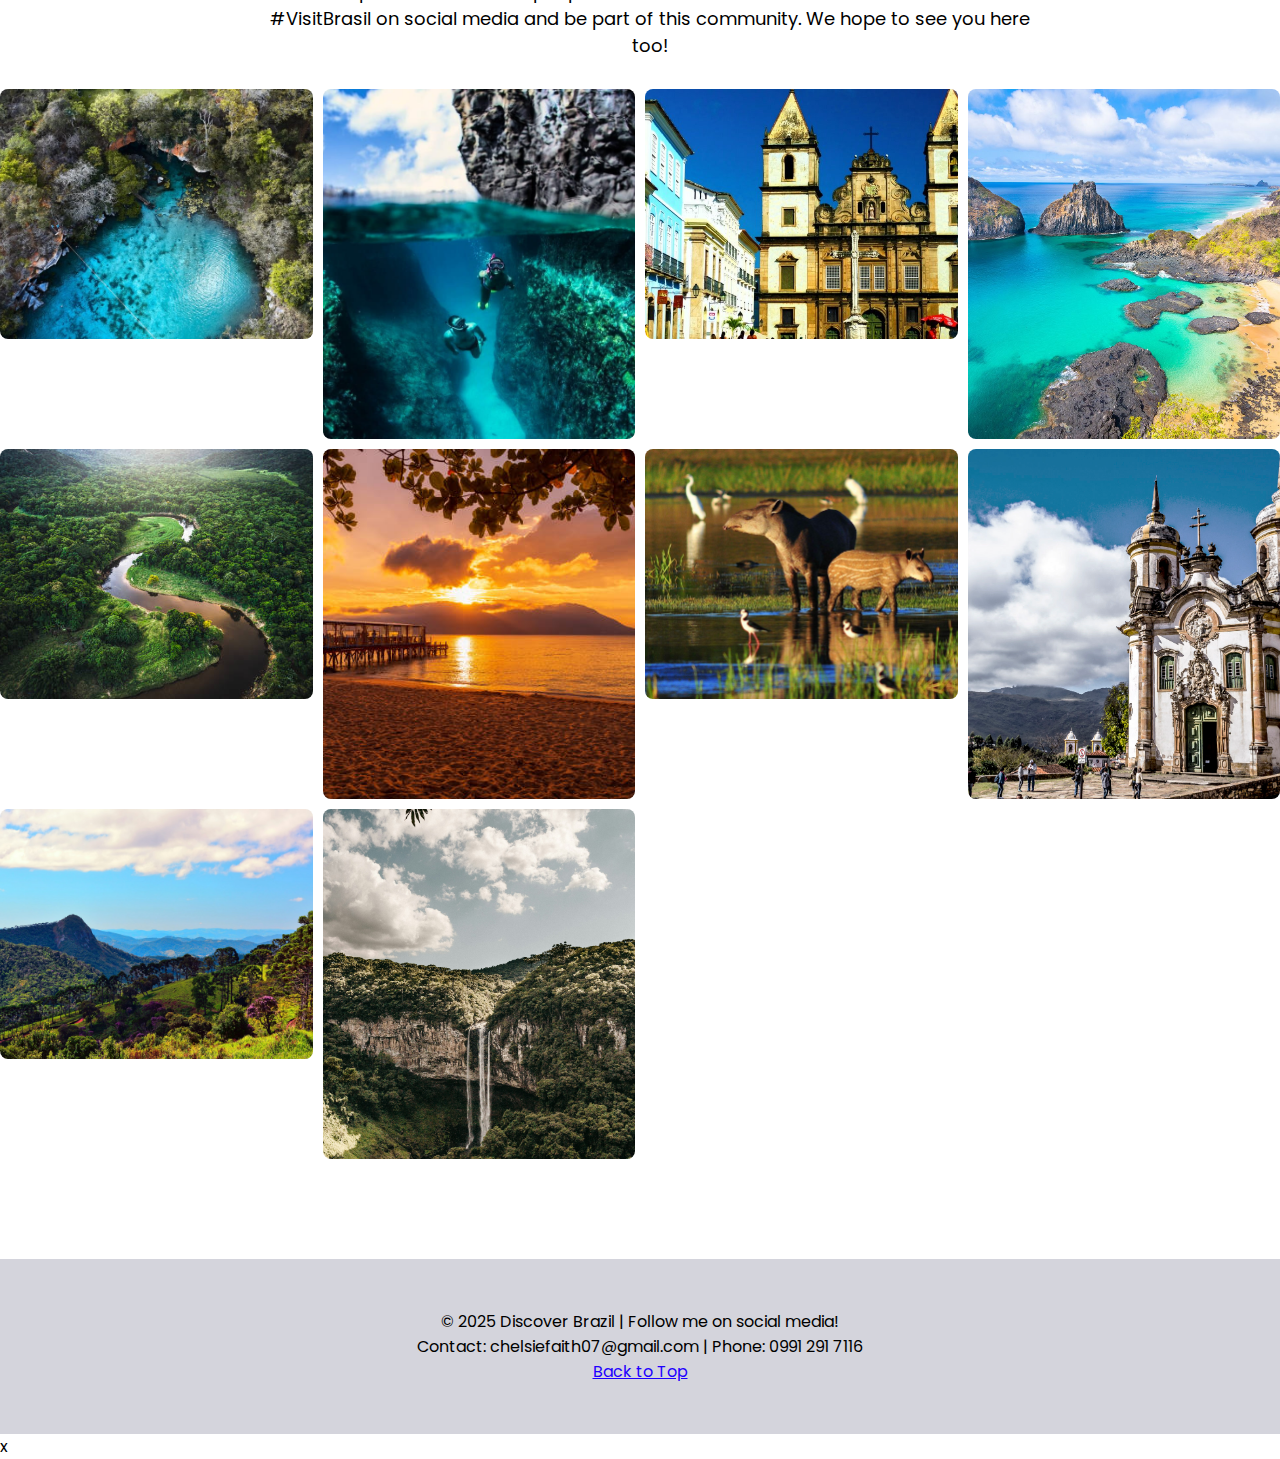
==== commit 91d892de: "css in pages" ====
--- a/main source code/index.html
+++ b/main source code/index.html
@@ -36,7 +36,7 @@
         </nav>
     </section>
    
-    <section class="wheretogo">
+    <section class="wheretogo" id="wheretogo">
         <div class="subtext">
             <div class= "sectiontitle">
                 <h2>Where to go</h2>
--- a/main source code/styles.css
+++ b/main source code/styles.css
@@ -19,11 +19,6 @@
     color: var(--text-color);
 }
 
-a:hover{
-
-  
-}
-
 /* Hero Section */
 .hero {
     position: relative;
@@ -31,26 +26,18 @@
     height: 70vh;
     overflow: hidden;
 }
-
-
 .backvid {
     position: absolute;
     top: 50%;
     left: 50%;
     width: 100vw;
-    height: 56.25vw; 
+    height: 56.25vw;
     min-height: 100vh;
-    min-width: 177.78vh; 
+    min-width: 177.78vh;
     transform: translate(-50%, -50%);
     z-index: -1;
-    
+    overflow: hidden;
 }
-
-.backvid iframe {
-    width: 100%;
-    height: 100%;
-}
-
 /* Navigation Bar */
 .navbar {
     position: fixed;
@@ -61,7 +48,7 @@
     padding: 15px 30px;
     border-radius: 10px;
     z-index: 10;
-    width: 55%;
+    width: 60%;
 }
 
 .navbar a {
@@ -192,10 +179,3 @@
     text-align: center;
     margin-bottom: 0px;
 }
-
-
-
-
-
-
-
